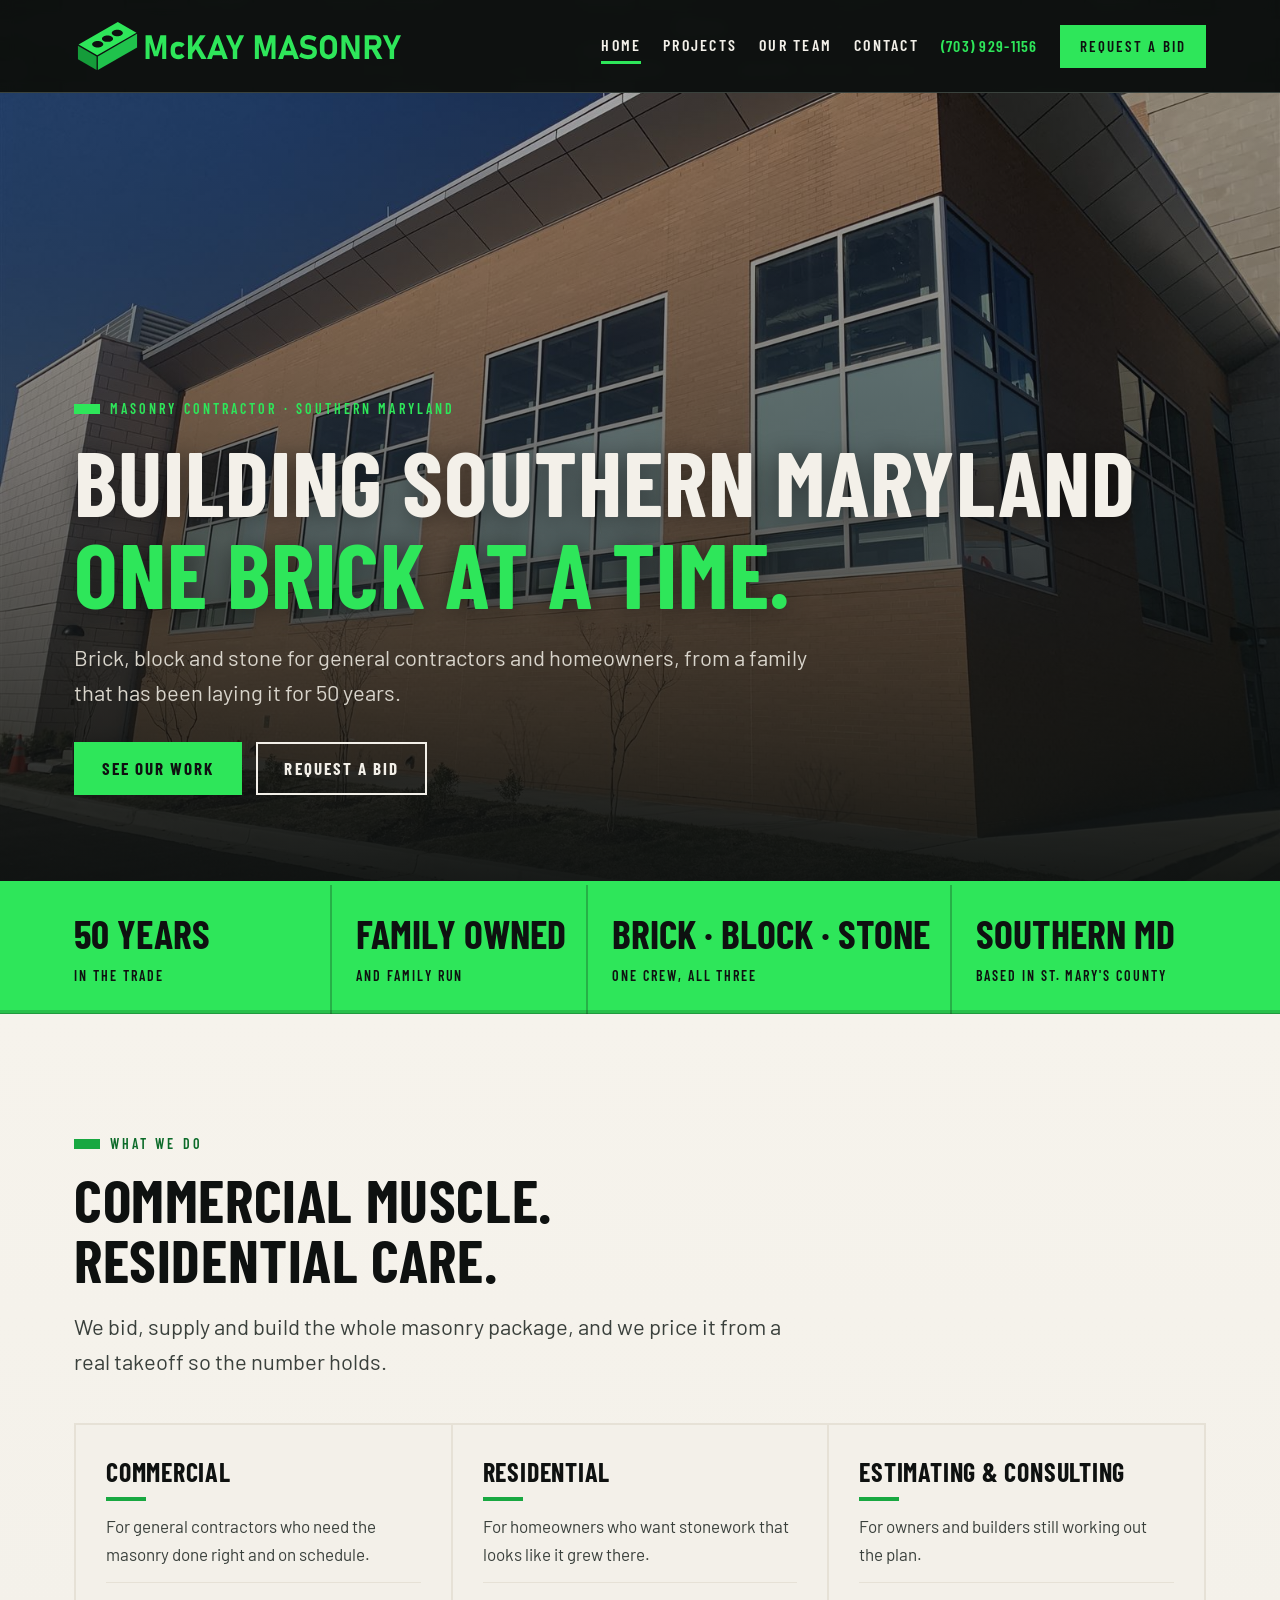
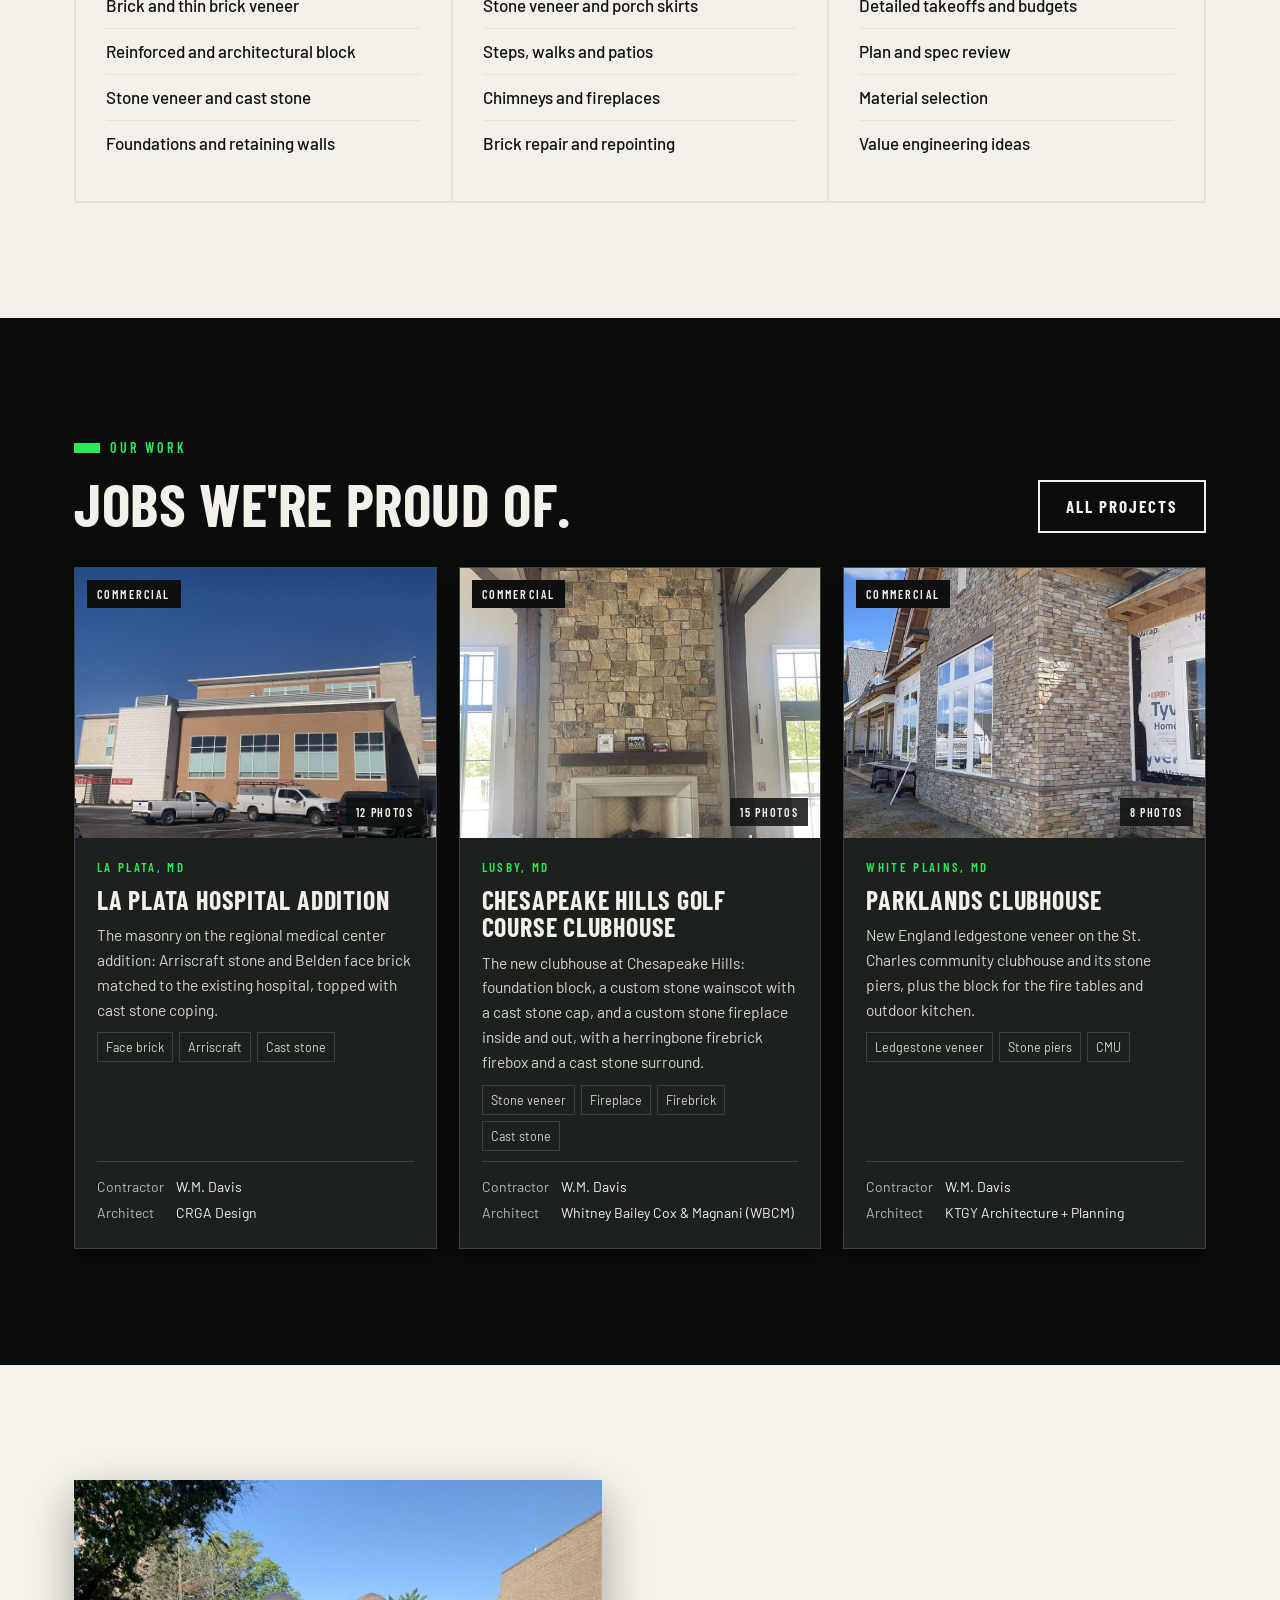
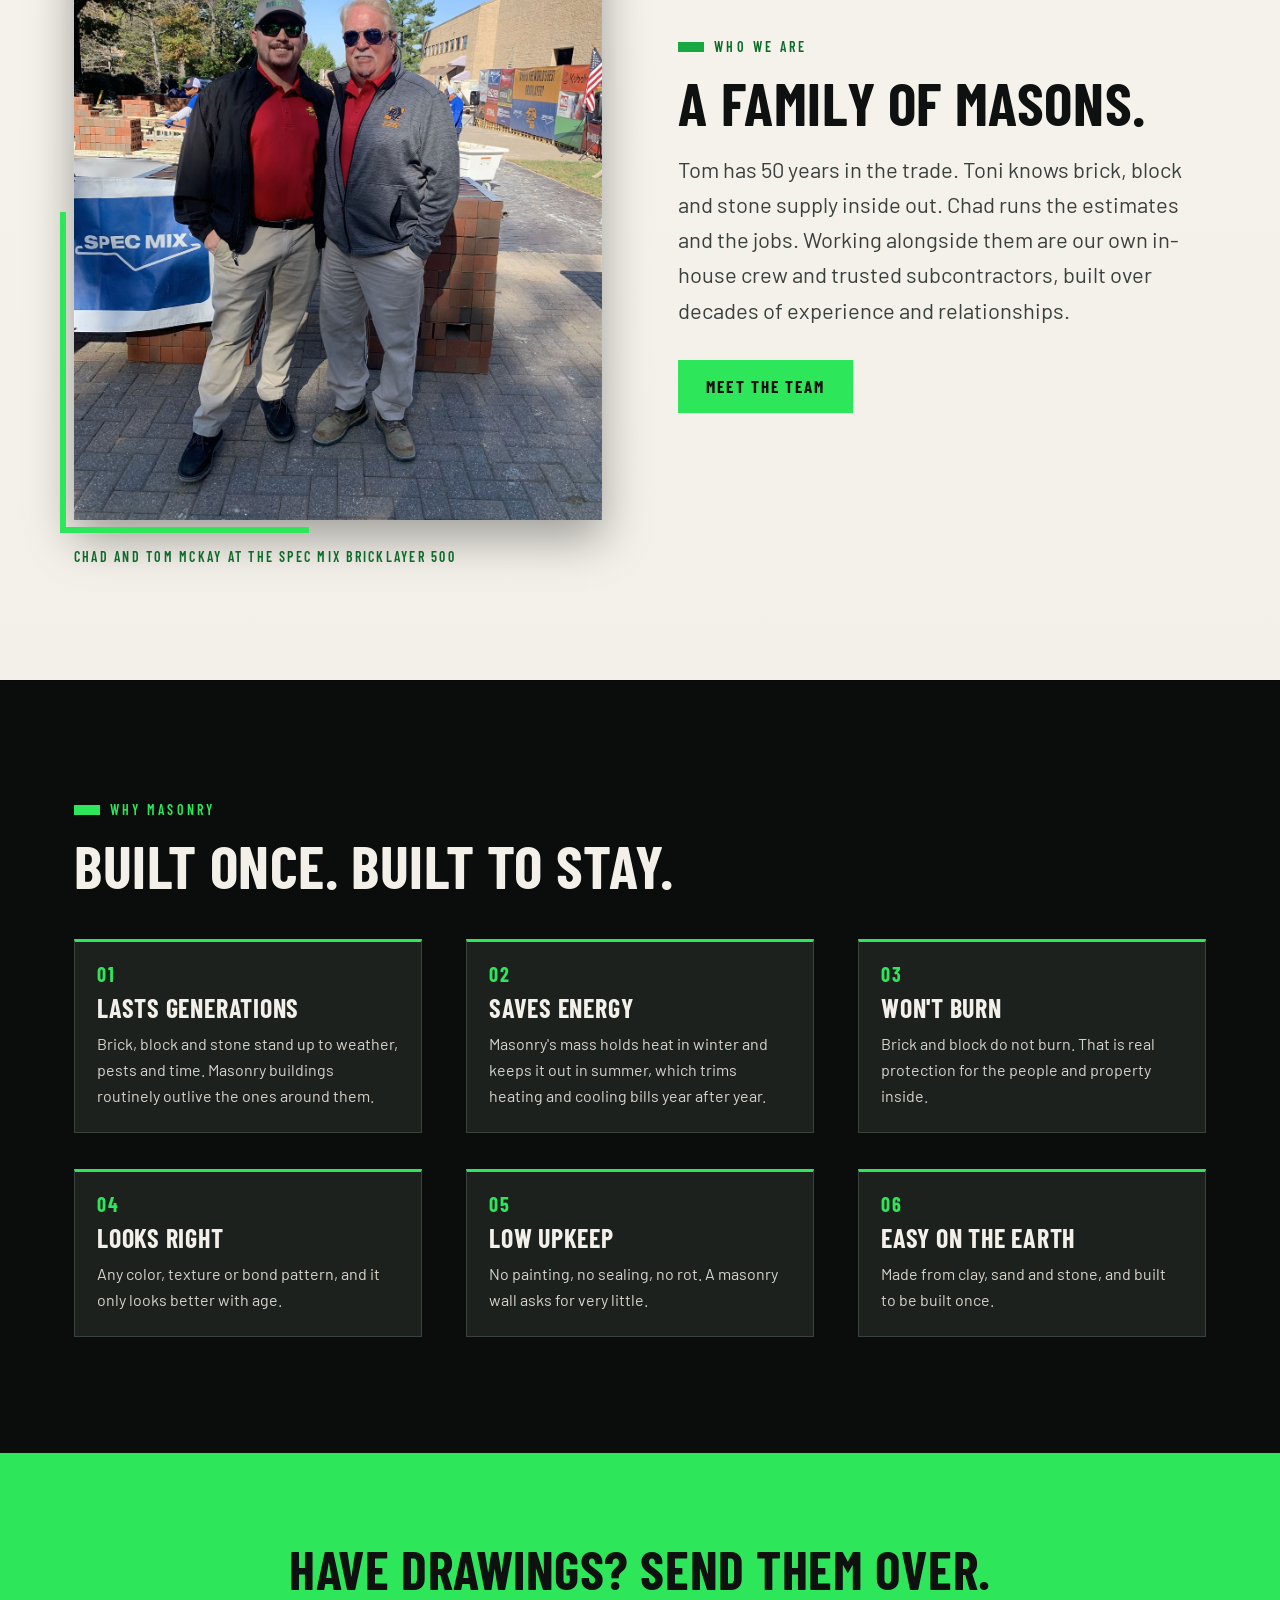
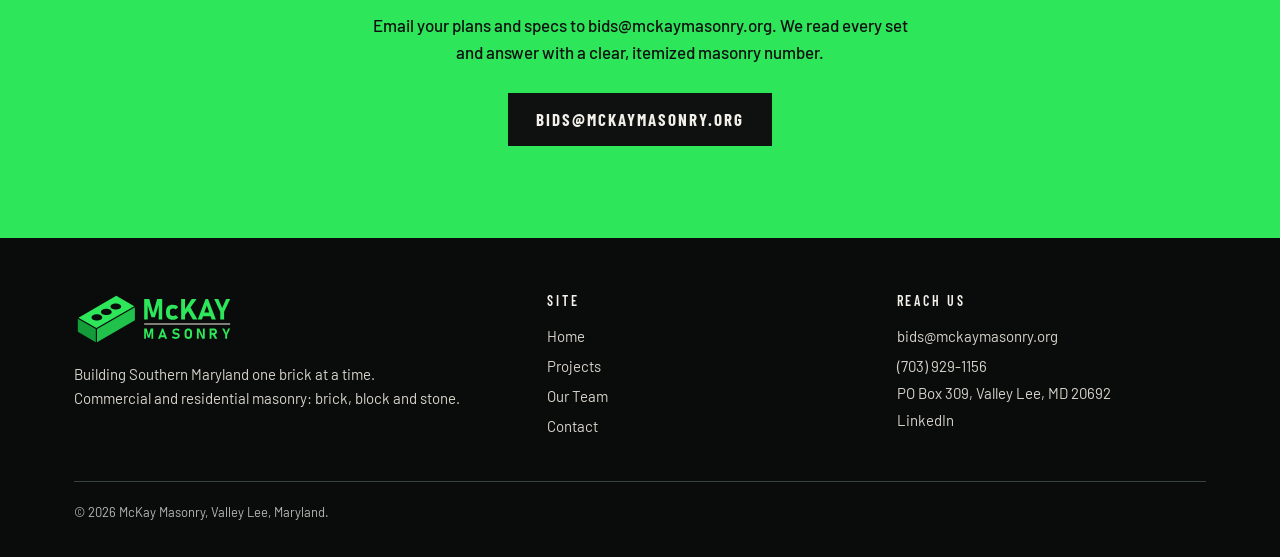
==== index.html @ 1124302f "McKay Masonry website Co-Authored-By: Claude Fable 5.2 <noreply@anthropic.com>" ====
<!doctype html>
<html lang="en">
<head>
<meta charset="utf-8">
<meta name="viewport" content="width=device-width, initial-scale=1">
<title>McKay Masonry | Brick, Block and Stone in Southern Maryland</title>
<meta name="description" content="Family-run masonry contractor in Southern Maryland. Commercial and residential brick, block and stone, from hospitals and apartments to stone steps and fireplaces.">
<meta property="og:title" content="McKay Masonry | Brick, Block and Stone in Southern Maryland">
<meta property="og:description" content="Family-run masonry contractor in Southern Maryland. Commercial and residential brick, block and stone, from hospitals and apartments to stone steps and fireplaces.">
<meta property="og:type" content="website">
<meta name="twitter:card" content="summary_large_image">
<meta property="og:image" content="https://www.mckaymasonry.org/img/mckay-social-profile.png">
<link rel="canonical" href="https://www.mckaymasonry.org/">
<meta property="og:url" content="https://www.mckaymasonry.org/">
<meta name="theme-color" content="#0B0D0C">
<link rel="icon" href="img/favicon.svg" type="image/svg+xml">
<link rel="apple-touch-icon" href="img/mckay-icon.png">
<link rel="preconnect" href="https://fonts.googleapis.com"><link rel="preconnect" href="https://fonts.gstatic.com" crossorigin>
<link href="https://fonts.googleapis.com/css2?family=Barlow:wght@400;500;600&family=Barlow+Condensed:wght@600;700&display=swap" rel="stylesheet">
<link rel="preload" as="image" href="img/laplata-2.jpg">
<link rel="stylesheet" href="styles.css">
<script type="application/ld+json">
{"@context":"https://schema.org","@type":"GeneralContractor","name":"McKay Masonry","url":"https://www.mckaymasonry.org","email":"bids@mckaymasonry.org","telephone":"+1-703-929-1156","address":{"@type":"PostalAddress","postOfficeBoxNumber":"309","addressLocality":"Valley Lee","addressRegion":"MD","postalCode":"20692","addressCountry":"US"},"areaServed":"Southern Maryland","sameAs":["https://www.linkedin.com/company/mckay-masonry/"]}
</script>
</head>
<body data-page="home">
<a class="skip" href="#main">Skip to content</a>
<header class="site-head" id="head"></header>
<main id="main"><section class="hero"><div class="bg" style="background-image:url(img/laplata-2.jpg)"></div><div class="wrap">
  <span class="eyebrow">Masonry contractor &middot; Southern Maryland</span>
  <h1><span>Building Southern Maryland</span> <span><em>one brick at a time.</em></span></h1>
  <p class="lede">Brick, block and stone for general contractors and homeowners, from a family that has been laying it for 50 years.</p>
  <div class="cta-row"><a class="btn" href="projects.html">See our work</a><a class="btn ghost" href="contact.html">Request a bid</a></div>
</div></section>
<section class="facts"><div class="wrap">
  <div class="fact"><b>50 years</b><span>In the trade</span></div>
  <div class="fact"><b>Family owned</b><span>And family run</span></div>
  <div class="fact"><b>Brick &middot; Block &middot; Stone</b><span>One crew, all three</span></div>
  <div class="fact"><b>Southern MD</b><span>Based in St. Mary's County</span></div>
</div></section>
<section class="on-stone" id="services"><div class="wrap">
  <span class="eyebrow">What we do</span>
  <h2>Commercial muscle.<br>Residential care.</h2>
  <p class="lede" style="margin-top:20px">We bid, supply and build the whole masonry package, and we price it from a real takeoff so the number holds.</p>
  <div class="reveal cards">
    <div class="card"><h3>Commercial</h3><p>For general contractors who need the masonry done right and on schedule.</p><ul><li>Brick and thin brick veneer</li><li>Reinforced and architectural block</li><li>Stone veneer and cast stone</li><li>Foundations and retaining walls</li></ul></div>
    <div class="card"><h3>Residential</h3><p>For homeowners who want stonework that looks like it grew there.</p><ul><li>Stone veneer and porch skirts</li><li>Steps, walks and patios</li><li>Chimneys and fireplaces</li><li>Brick repair and repointing</li></ul></div>
    <div class="card"><h3>Estimating &amp; consulting</h3><p>For owners and builders still working out the plan.</p><ul><li>Detailed takeoffs and budgets</li><li>Plan and spec review</li><li>Material selection</li><li>Value engineering ideas</li></ul></div>
  </div>
</div></section>
<section><div class="wrap">
  <div style="display:flex;justify-content:space-between;align-items:flex-end;gap:20px;flex-wrap:wrap;margin-bottom:34px">
    <div><span class="eyebrow">Our work</span><h2>Jobs we're proud of.</h2></div>
    <a class="btn ghost" href="projects.html">All projects</a>
  </div>
  <div class="pgrid" id="pgrid" data-limit="4"></div>
</div></section>
<section class="on-stone"><div class="wrap split">
  <figure class="reveal photo-frame tall"><img src="img/mckays.jpg" alt="Chad and Tom McKay at the Spec Mix Bricklayer 500" loading="lazy" width="1200" height="1600"><figcaption>Chad and Tom McKay at the Spec Mix Bricklayer 500</figcaption></figure>
  <div><span class="eyebrow">Who we are</span><h2>A family of masons.</h2>
    <p class="lede" style="margin-top:20px">Tom has 50 years in the trade. Toni knows brick, block and stone supply inside out. Chad runs the estimates and the jobs. Working alongside them are our own in-house crew and trusted subcontractors, built over decades of experience and relationships.</p>
    <a class="btn" href="team.html" style="margin-top:10px">Meet the team</a></div>
</div></section>
<section id="why"><div class="wrap">
  <span class="eyebrow">Why masonry</span><h2>Built once. Built to stay.</h2>
  <div class="reveal why">
    <div><h3>Lasts generations</h3><p>Brick, block and stone stand up to weather, pests and time. Masonry buildings routinely outlive the ones around them.</p></div>
    <div><h3>Saves energy</h3><p>Masonry's mass holds heat in winter and keeps it out in summer, which trims heating and cooling bills year after year.</p></div>
    <div><h3>Won't burn</h3><p>Brick and block do not burn. That is real protection for the people and property inside.</p></div>
    <div><h3>Looks right</h3><p>Any color, texture or bond pattern, and it only looks better with age.</p></div>
    <div><h3>Low upkeep</h3><p>No painting, no sealing, no rot. A masonry wall asks for very little.</p></div>
    <div><h3>Easy on the earth</h3><p>Made from clay, sand and stone, and built to be built once.</p></div>
  </div>
</div></section><section class="cta-band"><div class="wrap">
  <h2>Have drawings? Send them over.</h2>
  <p>Email your plans and specs to bids@mckaymasonry.org. We read every set and answer with a clear, itemized masonry number.</p>
  <a class="btn" href="mailto:bids@mckaymasonry.org?subject=Invitation%20to%20bid">bids@mckaymasonry.org</a>
</div></section>
</main>
<footer class="site-foot" id="foot"></footer>
<script src="wall.js"></script>
<script src="projects-data.js"></script>
<script src="site.js"></script>
</body>
</html>
---- styles.css ----
/* McKay Masonry — site styles. Palette and type match brand/brand-board.html */
:root {
  --ink: #0E1110; --ink-2: #1C211E; --ink-3: #3A423D;
  --stone: #F3F0E9; --stone-2: #E6E1D6; --block: #B4B9B4;
  --green: #2EE65A; --green-2: #18A841; --green-3: #0C6B29; --mortar: #0B0D0C;
  --display: "Barlow Condensed", "Bahnschrift", "Arial Narrow", sans-serif;
  --body: "Barlow", "Segoe UI", Arial, sans-serif;
  --wrap: 1180px;
}
* { box-sizing: border-box; }
html { scroll-behavior: smooth; }
body { margin: 0; background: var(--mortar); color: var(--stone); font: 400 17px/1.6 var(--body); -webkit-font-smoothing: antialiased; }
img { max-width: 100%; display: block; }
a { color: inherit; }
.wrap { max-width: var(--wrap); margin: 0 auto; padding: 0 24px; }
h1, h2, h3 { font-family: var(--display); font-weight: 700; text-transform: uppercase; line-height: 1; letter-spacing: .01em; margin: 0; text-wrap: balance; }
h1 { font-size: clamp(44px, 7.4vw, 92px); }
h2 { font-size: clamp(34px, 5vw, 60px); }
h3 { font-size: 26px; letter-spacing: .03em; }
p { margin: 0 0 1em; }
.eyebrow { display: inline-flex; align-items: center; gap: 10px; font: 600 14px/1 var(--display); letter-spacing: .22em; text-transform: uppercase; color: var(--green); margin-bottom: 18px; }
.eyebrow::before { content: ""; width: 26px; height: 10px; background: var(--green); }
.on-stone .eyebrow { color: var(--green-3); } .on-stone .eyebrow::before { background: var(--green-2); }
.lede { font-size: clamp(18px, 2.1vw, 22px); max-width: 62ch; color: #D8D4CB; }
.on-stone { background: var(--stone); color: var(--ink); } .on-stone .lede { color: #3A403C; }
section { padding: clamp(64px, 9vw, 120px) 0; }

/* header */
.site-head { position: sticky; top: 0; z-index: 50; background: rgba(14,17,16,.92); backdrop-filter: blur(8px); border-bottom: 1px solid var(--ink-3); }
.site-head .wrap { display: flex; align-items: center; justify-content: space-between; height: 76px; }
.site-head .logo img { height: 46px; width: auto; }
.nav { display: flex; align-items: center; gap: 30px; }
.nav a { font: 600 16px/1 var(--display); letter-spacing: .14em; text-transform: uppercase; text-decoration: none; padding: 8px 0; border-bottom: 3px solid transparent; }
.nav a:hover, .nav a[aria-current="page"] { border-color: var(--green); }
.btn { display: inline-block; font: 700 17px/1 var(--display); letter-spacing: .12em; text-transform: uppercase; text-decoration: none; padding: 16px 26px; background: var(--green); color: var(--ink); border: 2px solid var(--green); transition: transform .15s, background .15s; }
.btn:hover { transform: translateY(-2px); background: #5CF07F; }
.btn.ghost { background: transparent; color: var(--stone); border-color: var(--stone); } .btn.ghost:hover { background: var(--stone); color: var(--ink); }
.nav .btn { padding: 12px 18px; font-size: 15px; border-bottom-width: 2px; }
.menu-btn { display: none; background: none; border: 2px solid var(--ink-3); color: var(--stone); font: 600 15px var(--display); letter-spacing: .14em; padding: 10px 14px; }
@media (max-width: 860px) {
  .menu-btn { display: block; }
  .nav { display: none; position: absolute; top: 76px; left: 0; right: 0; flex-direction: column; align-items: stretch; gap: 0; background: var(--ink); border-bottom: 1px solid var(--ink-3); padding: 8px 24px 20px; }
  .nav.open { display: flex; } .nav a { padding: 16px 0; border-bottom: 1px solid var(--ink-3); } .nav .btn { margin-top: 16px; text-align: center; }
}

/* hero */
.hero { position: relative; min-height: min(88vh, 860px); display: flex; align-items: flex-end; padding: 0; overflow: hidden; }
.hero .bg { position: absolute; inset: 0; background-size: cover; background-position: center; }
.hero .bg::after { content: ""; position: absolute; inset: 0; background: linear-gradient(180deg, rgba(14,17,16,.35) 0%, rgba(14,17,16,.55) 45%, rgba(14,17,16,.96) 100%); }
.hero .wrap { position: relative; width: 100%; padding-top: 140px; padding-bottom: clamp(48px, 7vw, 90px); }
.hero h1 em { font-style: normal; color: var(--green); }
.hero .lede { margin: 22px 0 32px; }
.cta-row { display: flex; flex-wrap: wrap; gap: 14px; }
.page-hero { padding: clamp(70px, 9vw, 120px) 0 clamp(40px, 5vw, 60px); border-bottom: 3px solid var(--green); }

/* facts strip */
.facts { background: var(--green); color: var(--ink); padding: 0; }
.facts .wrap { display: grid; grid-template-columns: repeat(4, 1fr); }
.fact { padding: 28px 20px 26px 0; } .fact + .fact { padding-left: 24px; border-left: 2px solid rgba(14,17,16,.25); }
.fact b { display: block; font: 700 clamp(26px, 3.1vw, 40px)/1.05 var(--display); text-transform: uppercase; white-space: nowrap; margin-bottom: 6px; } .fact span { font: 600 14px/1.3 var(--display); letter-spacing: .14em; text-transform: uppercase; }
@media (max-width: 760px) { .facts .wrap { grid-template-columns: 1fr 1fr; } .fact:nth-child(3) { border-left: 0; padding-left: 0; } .fact:nth-child(n+3) { border-top: 2px solid rgba(14,17,16,.25); } }

/* grids */
.split { display: grid; grid-template-columns: 1fr 1fr; gap: clamp(32px, 6vw, 80px); align-items: center; }
@media (max-width: 860px) { .split { grid-template-columns: 1fr; } }
.cards { display: grid; grid-template-columns: repeat(3, 1fr); gap: 2px; background: var(--stone-2); border: 2px solid var(--stone-2); margin-top: 44px; }
.card { background: var(--stone); padding: 34px 30px; } .card h3 { margin-bottom: 12px; } .card p { margin: 0; color: #3A403C; }
.card ul { margin: 14px 0 0; padding: 0; list-style: none; } .card li { padding: 9px 0; border-top: 1px solid var(--stone-2); font-weight: 500; }
@media (max-width: 860px) { .cards { grid-template-columns: 1fr; } }
.photo-frame { position: relative; } .photo-frame img { width: 100%; aspect-ratio: 4/3; object-fit: cover; }
.photo-frame::after { content: ""; position: absolute; left: -14px; bottom: -14px; width: 46%; height: 46%; border-left: 6px solid var(--green); border-bottom: 6px solid var(--green); pointer-events: none; }
.why { display: grid; grid-template-columns: repeat(3, 1fr); gap: 36px 44px; margin-top: 44px; counter-reset: why; }
.why div { background: var(--ink-2); border: 1px solid var(--ink-3); border-top: 3px solid var(--green); padding: 20px 22px 24px; counter-increment: why; }
.why div::before { content: "0" counter(why); font: 700 20px var(--display); color: var(--green); letter-spacing: .1em; }
.why h3 { margin: 6px 0 10px; } .why p { color: #D8D4CB; margin: 0; font-size: 16px; }
@media (max-width: 860px) { .why { grid-template-columns: 1fr; } }

/* projects */
.filters { display: flex; flex-wrap: wrap; gap: 10px; margin: 0 0 34px; }
.chip { font: 600 15px/1 var(--display); letter-spacing: .14em; text-transform: uppercase; padding: 12px 16px; background: transparent; color: var(--stone); border: 2px solid var(--ink-3); cursor: pointer; }
.chip:hover { border-color: var(--block); } .chip[aria-pressed="true"] { background: var(--green); border-color: var(--green); color: var(--ink); }
.pgrid { display: grid; grid-template-columns: repeat(3, 1fr); gap: 22px; }
@media (max-width: 980px) { .pgrid { grid-template-columns: 1fr 1fr; } } @media (max-width: 640px) { .pgrid { grid-template-columns: 1fr; } }
.proj { background: var(--ink-2); border: 1px solid var(--ink-3); display: flex; flex-direction: column; text-align: left; color: inherit; font: inherit; padding: 0; cursor: pointer; transition: transform .18s, border-color .18s; }
.proj:hover, .proj:focus-visible { transform: translateY(-4px); border-color: var(--green); outline: none; }
.proj.no-photo { cursor: default; } .proj.no-photo:hover { transform: none; border-color: var(--ink-3); }
.proj .ph { position: relative; aspect-ratio: 4/3; overflow: hidden; background: var(--ink-3); }
.proj .ph img { width: 100%; height: 100%; object-fit: cover; transition: transform .5s; } .proj:hover .ph img { transform: scale(1.05); }
.proj .ph.empty { background:
  linear-gradient(90deg, var(--mortar) 3px, transparent 3px) 0 0 / 64px 42px,
  linear-gradient(90deg, var(--mortar) 3px, transparent 3px) 32px 21px / 64px 42px,
  linear-gradient(0deg, var(--mortar) 3px, transparent 3px) 0 0 / 64px 21px, #2B322E;
  display: grid; place-items: center; }
.proj .ph.empty span:not(.badge) { background: var(--ink); border: 1px solid var(--ink-3); padding: 9px 14px; font: 600 13px var(--display); letter-spacing: .2em; text-transform: uppercase; color: var(--block); }
.badge { position: absolute; top: 12px; left: 12px; background: var(--ink); color: var(--stone); font: 600 12px/1 var(--display); letter-spacing: .18em; text-transform: uppercase; padding: 8px 10px; }
.badge.live { background: var(--green); color: var(--ink); }
.count { position: absolute; right: 12px; bottom: 12px; background: rgba(14,17,16,.85); font: 600 12px/1 var(--display); letter-spacing: .14em; padding: 8px 10px; text-transform: uppercase; }
.proj .body { padding: 22px 22px 24px; display: flex; flex-direction: column; gap: 10px; flex: 1; }
.proj .where { font: 600 13px/1.2 var(--display); letter-spacing: .18em; text-transform: uppercase; color: var(--green); }
.proj p { margin: 0; color: #D8D4CB; font-size: 15.5px; }
.proj dl { margin: auto 0 0; padding-top: 14px; border-top: 1px solid var(--ink-3); display: grid; grid-template-columns: auto 1fr; gap: 4px 12px; font-size: 14px; }
.proj dt { color: var(--block); } .proj dd { margin: 0; }
.tags { display: flex; flex-wrap: wrap; gap: 6px; } .tags span { font-size: 12.5px; padding: 4px 8px; border: 1px solid var(--ink-3); color: #D8D4CB; }

/* lightbox */
.lb { position: fixed; inset: 0; z-index: 100; background: rgba(8,10,9,.96); display: none; grid-template-rows: auto 1fr auto; }
.lb.open { display: grid; }
.lb header, .lb footer { display: flex; justify-content: space-between; align-items: center; padding: 16px 22px; gap: 16px; }
.lb header b { font: 700 22px var(--display); text-transform: uppercase; letter-spacing: .04em; }
.lb .stage { display: grid; place-items: center; min-height: 0; padding: 0 60px; position: relative; }
.lb .stage img { max-width: 100%; max-height: 100%; object-fit: contain; }
.lb button { background: var(--ink-2); color: var(--stone); border: 1px solid var(--ink-3); font: 600 15px var(--display); letter-spacing: .14em; text-transform: uppercase; padding: 12px 16px; cursor: pointer; }
.lb button:hover { border-color: var(--green); }
.lb .prev, .lb .next { position: absolute; top: 50%; transform: translateY(-50%); } .lb .prev { left: 10px; } .lb .next { right: 10px; }
.lb footer { color: var(--block); font-size: 14px; }

/* team */
.team { display: grid; grid-template-columns: repeat(3, 1fr); gap: 22px; margin-top: 44px; }
@media (max-width: 860px) { .team { grid-template-columns: 1fr; } }
.person { background: #fff; border-top: 6px solid var(--green-2); padding: 30px 28px; } .person .role { font: 600 14px var(--display); letter-spacing: .18em; text-transform: uppercase; color: var(--green-3); margin: 8px 0 14px; } .person p { color: #3A403C; margin: 0; font-size: 16px; }
.values { display: grid; grid-template-columns: repeat(4, 1fr); gap: 24px; margin-top: 40px; } .values div { background: var(--ink-2); border: 1px solid var(--ink-3); border-top: 3px solid var(--green); padding: 18px 20px; } .values p { color: #D8D4CB; font-size: 15.5px; margin: 8px 0 0; }
@media (max-width: 860px) { .values { grid-template-columns: 1fr 1fr; } }

/* contact + footer */
.contact-grid { display: grid; grid-template-columns: 1.1fr .9fr; gap: clamp(30px, 6vw, 80px); }
@media (max-width: 860px) { .contact-grid { grid-template-columns: 1fr; } }
.big-link { display: block; font: 700 clamp(24px, 3.3vw, 40px)/1.05 var(--display); text-transform: uppercase; text-decoration: none; color: var(--green); margin: 8px 0 26px; overflow-wrap: anywhere; }
.big-link:hover { text-decoration: underline; text-underline-offset: 8px; }
.info { border-top: 1px solid var(--ink-3); } .info div { display: grid; grid-template-columns: 130px 1fr; padding: 16px 0; border-bottom: 1px solid var(--ink-3); } .info dt, .info span:first-child { color: var(--block); font: 600 13px var(--display); letter-spacing: .18em; text-transform: uppercase; padding-top: 4px; }
.steps { counter-reset: s; list-style: none; margin: 20px 0 0; padding: 0; } .steps li { counter-increment: s; padding: 18px 0 18px 54px; position: relative; border-top: 1px solid var(--ink-3); } .steps li::before { content: counter(s); position: absolute; left: 0; top: 16px; width: 36px; height: 36px; display: grid; place-items: center; background: var(--green); color: var(--ink); font: 700 20px var(--display); }
.cta-band { background: var(--green); color: var(--ink); text-align: center; } .cta-band .btn { background: var(--ink); color: var(--stone); border-color: var(--ink); margin-top: 26px; } .cta-band p { max-width: 56ch; margin: 16px auto 0; font-weight: 500; }
.site-foot { border-top: 3px solid var(--green); background: rgba(11,13,12,.86); padding: 54px 0 34px; color: #D8D4CB; font-size: 15px; }
.site-foot .cols { display: grid; grid-template-columns: 1.4fr 1fr 1fr; gap: 40px; } .site-foot img { height: 54px; margin-bottom: 16px; }
.site-foot h4 { font: 600 14px var(--display); letter-spacing: .2em; text-transform: uppercase; color: var(--stone); margin: 0 0 12px; } .site-foot a { text-decoration: none; display: block; padding: 3px 0; } .site-foot a:hover { color: var(--green); }
.site-foot .fine { margin-top: 40px; padding-top: 20px; border-top: 1px solid var(--ink-3); font-size: 13px; color: var(--block); }
@media (max-width: 760px) { .site-foot .cols { grid-template-columns: 1fr; } }
@media (prefers-reduced-motion: reduce) { * { transition: none !important; scroll-behavior: auto !important; } }

/* the brick wall (drawn by wall.js) and the light on it */
.wall { position: fixed; inset: 0; width: 100vw; height: 100vh; z-index: -2; }
.wall-light { position: fixed; inset: 0; z-index: -1; pointer-events: none; background: radial-gradient(120% 80% at 50% 0%, rgba(255,255,255,.05), transparent 55%), linear-gradient(180deg, transparent 60%, rgba(0,0,0,.35)); }
.info, .steps { background: var(--ink-2); border: 1px solid var(--ink-3); padding: 6px 22px; } .steps { padding: 0 22px; } .steps li:first-child, .info div:last-child { border: 0; } .info { border-top: 1px solid var(--ink-3); } .steps li { border-top: 1px solid var(--ink-3); }
.steps li::before { left: 0; }
/* ---- polish pass ---- */
:focus-visible { outline: 3px solid var(--green); outline-offset: 3px; }
.on-stone :focus-visible, .cta-band :focus-visible, .facts :focus-visible { outline-color: var(--ink); }
::selection { background: var(--green); color: var(--ink); }
.skip { position: absolute; left: 12px; top: -60px; z-index: 200; background: var(--green); color: var(--ink); padding: 12px 16px; font: 700 16px var(--display); letter-spacing: .1em; text-transform: uppercase; } .skip:focus { top: 12px; }
.site-head { transition: box-shadow .2s, background .2s; } .site-head.scrolled { background: rgba(11,13,12,.97); box-shadow: 0 10px 30px rgba(0,0,0,.45); border-bottom-color: var(--green-3); }
.site-head .logo img { height: 46px; width: auto; } .site-foot img { height: 54px; width: auto; }
.hero h1 span { display: block; } .hero h1 { text-shadow: 0 2px 24px rgba(0,0,0,.45); }
.hero .bg { transform: scale(1.04); animation: settle 1.6s ease-out forwards; } @keyframes settle { to { transform: scale(1); } }
.hero::after { content: ""; position: absolute; left: 0; right: 0; bottom: 0; height: 4px; background: var(--green); }
.facts { box-shadow: inset 0 -4px 0 rgba(14,17,16,.18); }
.on-stone { background: linear-gradient(180deg, #F6F3EC, var(--stone)); box-shadow: 0 0 0 1px rgba(0,0,0,.2); }
.card { transition: background .2s; } .card:hover { background: #fff; } .card h3::after { content: ""; display: block; width: 40px; height: 4px; background: var(--green-2); margin-top: 12px; }
.proj { box-shadow: 0 10px 28px rgba(0,0,0,.35); } .proj h3 { line-height: 1.05; }
.proj:hover, .proj:focus-visible { box-shadow: 0 18px 40px rgba(0,0,0,.55); }
.proj .ph::after { content: ""; position: absolute; inset: auto 0 0 0; height: 3px; background: var(--green); transform: scaleX(0); transform-origin: left; transition: transform .35s; } .proj:hover .ph::after, .proj:focus-visible .ph::after { transform: scaleX(1); } .proj.no-photo .ph::after { display: none; }
.chip i { font-style: normal; opacity: .6; margin-left: 4px; } .chip { background: var(--ink-2); transition: border-color .15s, background .15s; }
.tally { font: 600 14px var(--display); letter-spacing: .18em; text-transform: uppercase; color: var(--block); margin-left: auto; align-self: center; }
.person { box-shadow: 0 8px 24px rgba(14,17,16,.08); position: relative; } .person::before { content: attr(data-i); position: absolute; right: 22px; top: 18px; font: 700 54px/1 var(--display); color: var(--stone-2); }
.person h3, .person .role, .person p { position: relative; }
.photo-frame img { box-shadow: 0 18px 44px rgba(0,0,0,.35); }
.cta-band { position: relative; padding: clamp(54px, 7vw, 90px) 0; } .cta-band h2 { font-size: clamp(32px, 4.6vw, 54px); }
.lb .stage img { box-shadow: 0 20px 60px rgba(0,0,0,.6); animation: fade .25s; } @keyframes fade { from { opacity: 0; } }
.lb [hidden] { display: none; }
/* cards rise a little as they load; never hidden, so nothing can get stuck invisible */
.reveal { animation: rise .6s ease backwards; } @keyframes rise { from { transform: translateY(16px); } }
@media (max-width: 640px) { .lb .stage { padding: 0 8px; } .lb .prev, .lb .next { top: auto; bottom: 8px; transform: none; } .tally { display: none; } .fact b { white-space: normal; } }
@media (prefers-reduced-motion: reduce) { .reveal { animation: none; } .hero .bg { animation: none; transform: none; } }
@media print { .wall, .wall-light, .site-head, .lb { display: none; } body { background: #fff; color: #000; } }
/* the family photo: tall frame, cropped to keep faces, with a caption */
figure.photo-frame { margin: 0; } .photo-frame.tall img { aspect-ratio: 4/5; object-position: 50% 18%; max-height: 640px; }
.photo-frame.tall::after { bottom: 32px; }
.photo-frame figcaption { margin-top: 28px; line-height: 18px; font: 600 14px var(--display); letter-spacing: .16em; text-transform: uppercase; color: var(--green-3); }

.photo-frame.on-dark figcaption { color: var(--green); } .photo-frame.on-dark img { object-position: 50% 30%; }

/* ---- final audit pass ---- */
.nav .tel { font: 600 16px/1 var(--display); letter-spacing: .08em; color: var(--green); border: 0; white-space: nowrap; } .nav .tel:hover { border: 0; text-decoration: underline; }
@media (max-width: 1040px) and (min-width: 861px) { .nav .tel { display: none; } .nav { gap: 22px; } }
@media (min-width: 981px) { #pgrid[data-limit] .proj:nth-child(4) { display: none; } }
@media (max-width: 640px) { #pgrid[data-limit] .proj:nth-child(4) { display: none; } }
.more-head { font-size: clamp(26px, 3.4vw, 38px); margin: 64px 0 22px; padding-top: 34px; border-top: 3px solid var(--green); }
.more { display: grid; grid-template-columns: 1fr 1fr; gap: 16px; } @media (max-width: 860px) { .more { grid-template-columns: 1fr; } }
.jobrow { background: var(--ink-2); border: 1px solid var(--ink-3); border-left: 4px solid var(--green-2); padding: 20px 22px; display: flex; flex-direction: column; gap: 8px; }
.jobrow .jr-head { display: flex; justify-content: space-between; align-items: center; gap: 10px; } .jobrow .badge { position: static; }
.jobrow .where { font: 600 13px/1.2 var(--display); letter-spacing: .18em; text-transform: uppercase; color: var(--green); }
.jobrow h3 { font-size: 23px; line-height: 1.05; } .jobrow p { margin: 0; color: #D8D4CB; font-size: 15.5px; }
.jobrow dl { margin: 6px 0 0; padding-top: 10px; border-top: 1px solid var(--ink-3); display: flex; flex-wrap: wrap; gap: 4px 26px; font-size: 14px; } .jobrow dl div { display: flex; gap: 8px; } .jobrow dt { color: var(--block); } .jobrow dd { margin: 0; }

/* wide header logo: the brick with McKAY MASONRY written out on one line */
.site-head .wrap { height: 104px; } .site-head .logo img { height: 72px; width: auto; }
@media (max-width: 1320px) { .site-head .wrap { height: 92px; } .site-head .logo img { height: 56px; } .nav { gap: 22px; } }
@media (max-width: 1140px) { .site-head .wrap { height: 84px; } .site-head .logo img { height: 46px; } .nav .tel { display: none; } .nav { gap: 18px; } .nav a { font-size: 15px; letter-spacing: .1em; } }
@media (max-width: 860px) { .site-head .wrap { height: 76px; } .site-head .logo img { height: 42px; } .nav { top: 76px; } .nav .tel { display: block; } .nav a { font-size: 16px; } }
@media (max-width: 400px) { .site-head .logo img { height: 36px; } .menu-btn { padding: 9px 11px; } }
@media (max-width: 345px) { .site-head .logo img { height: 30px; } }
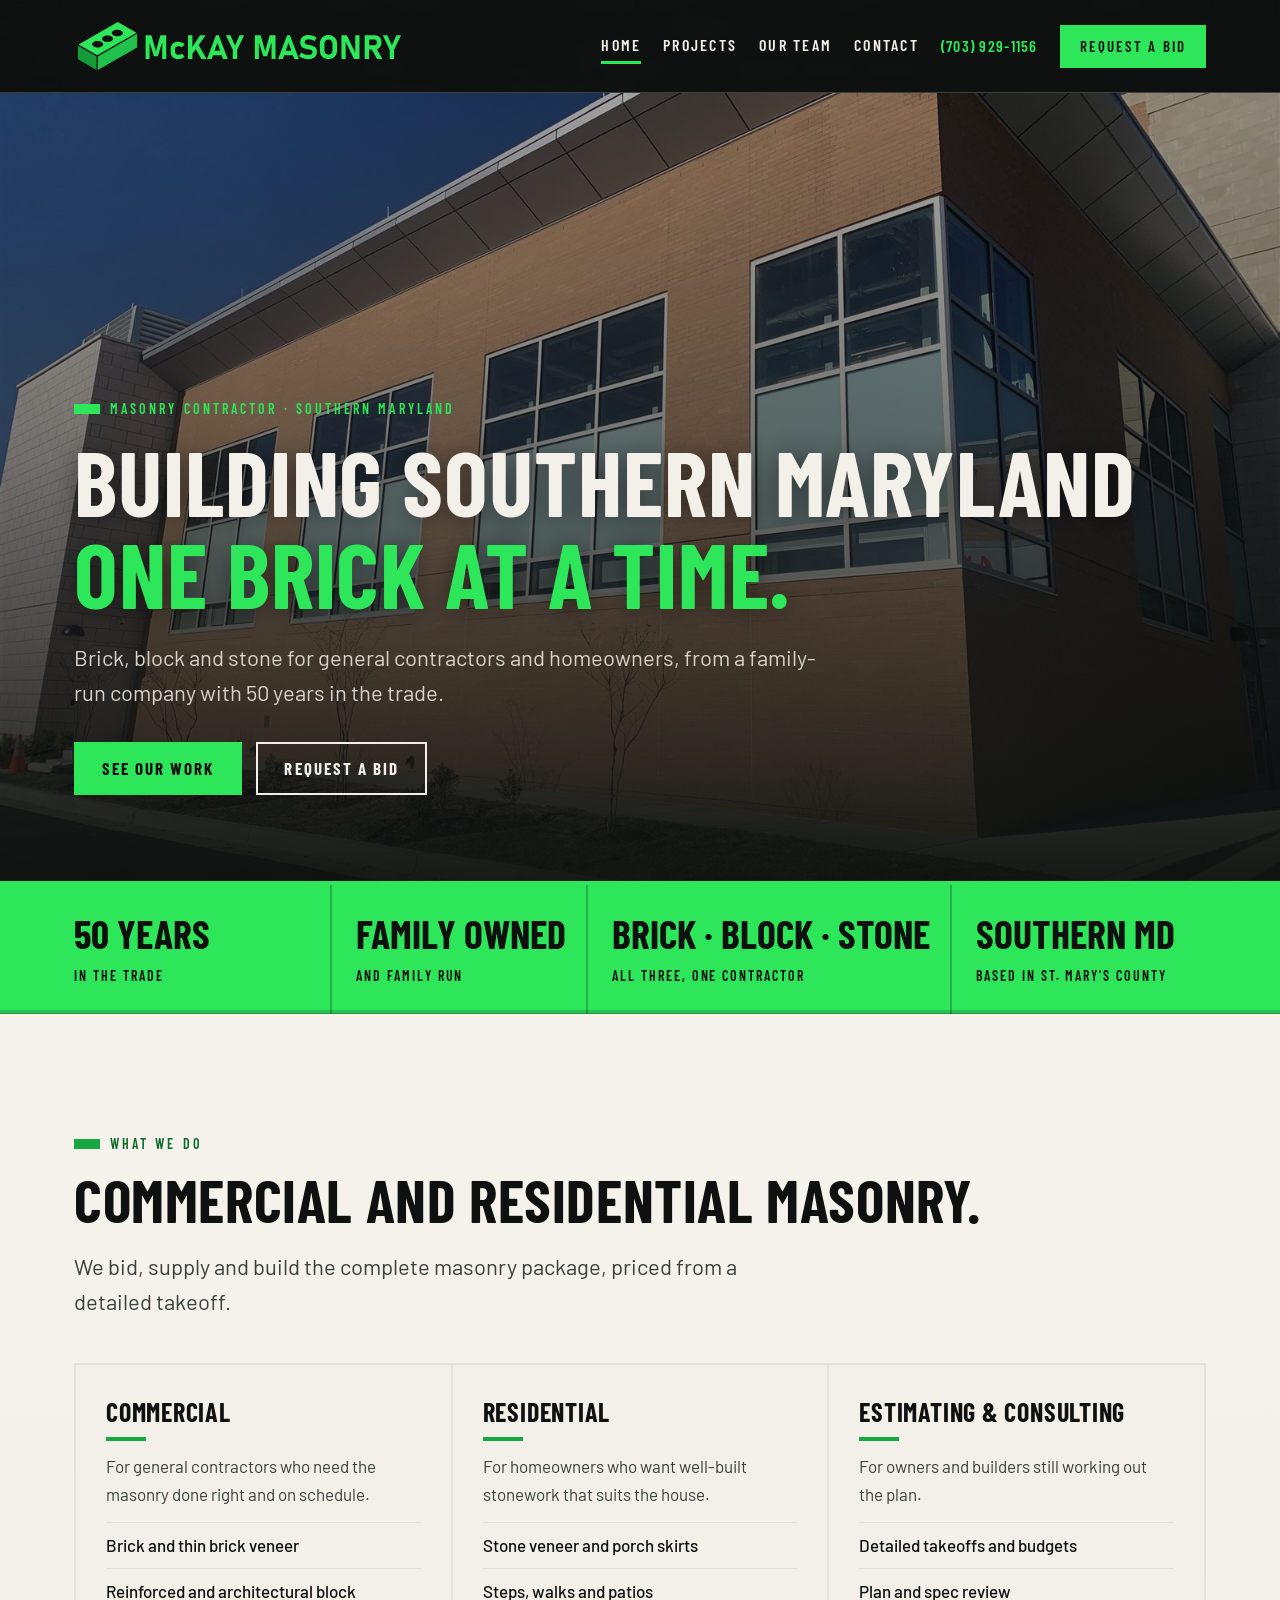
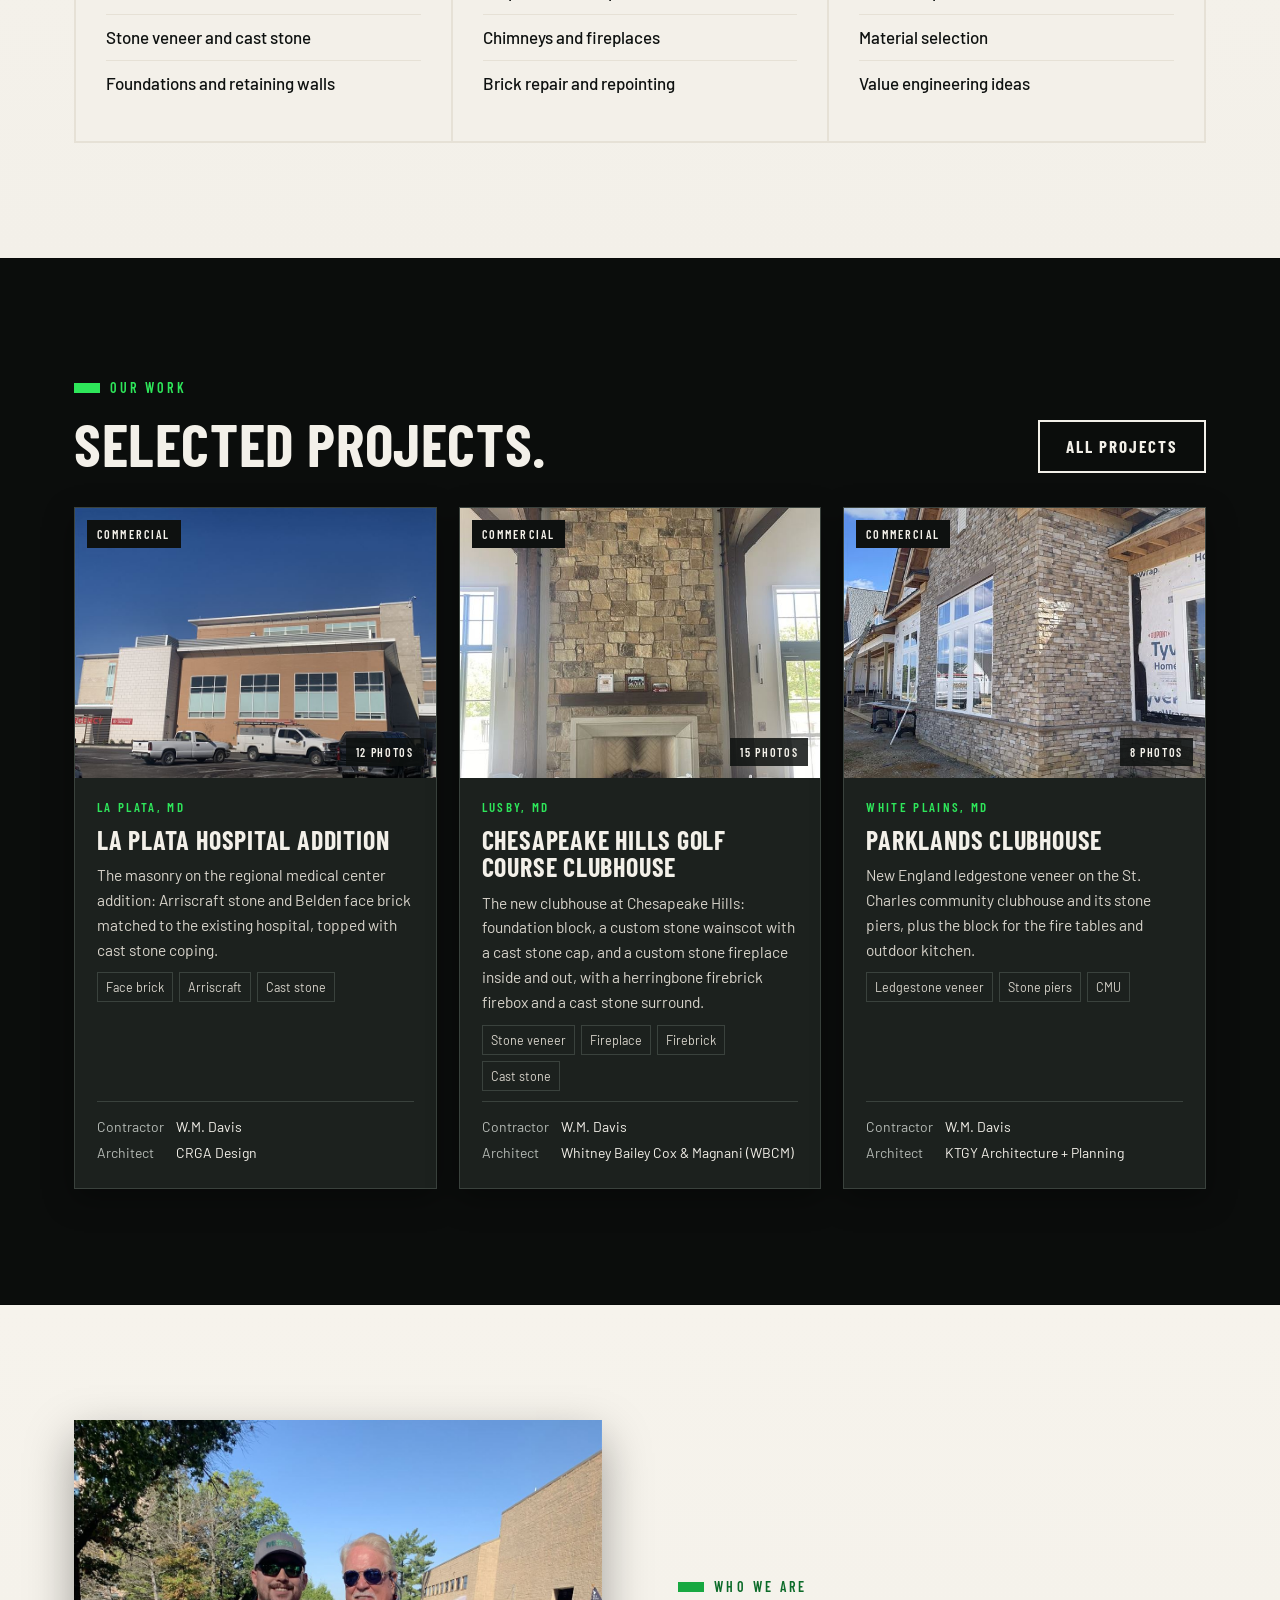
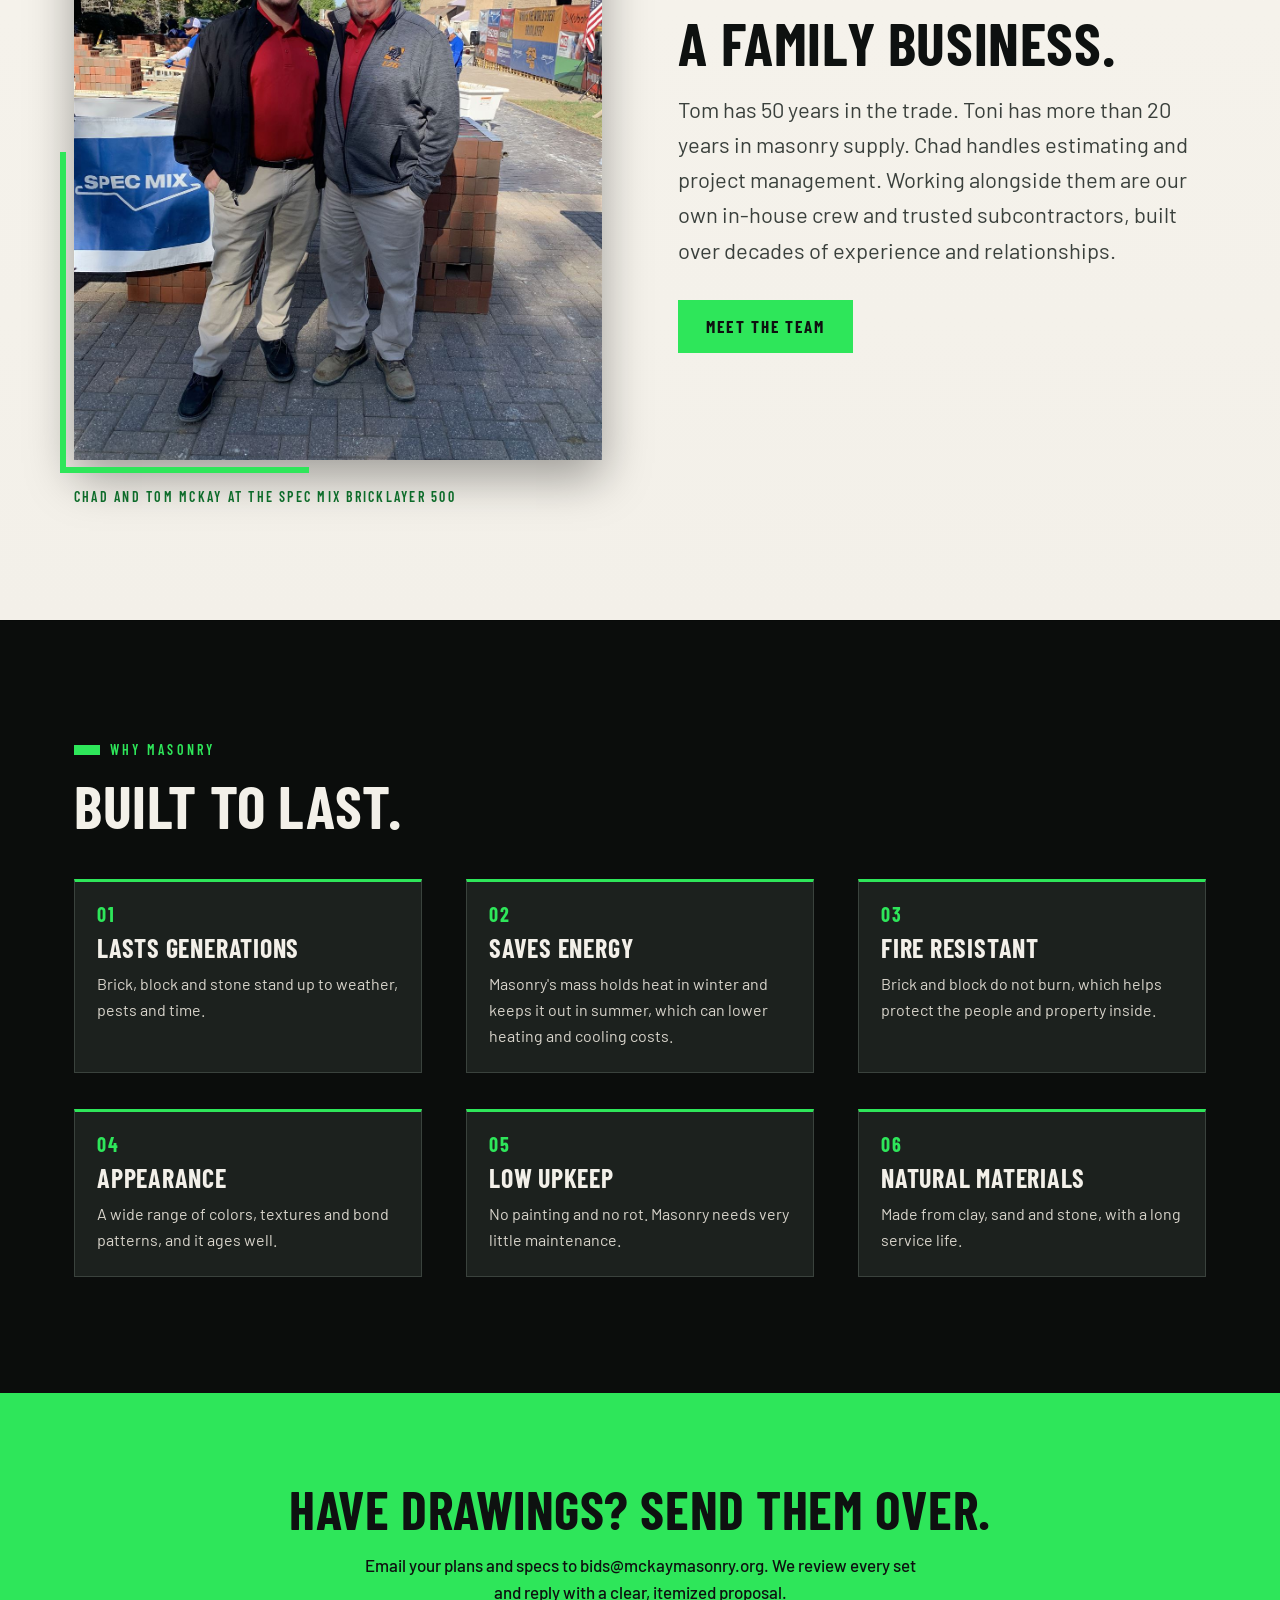
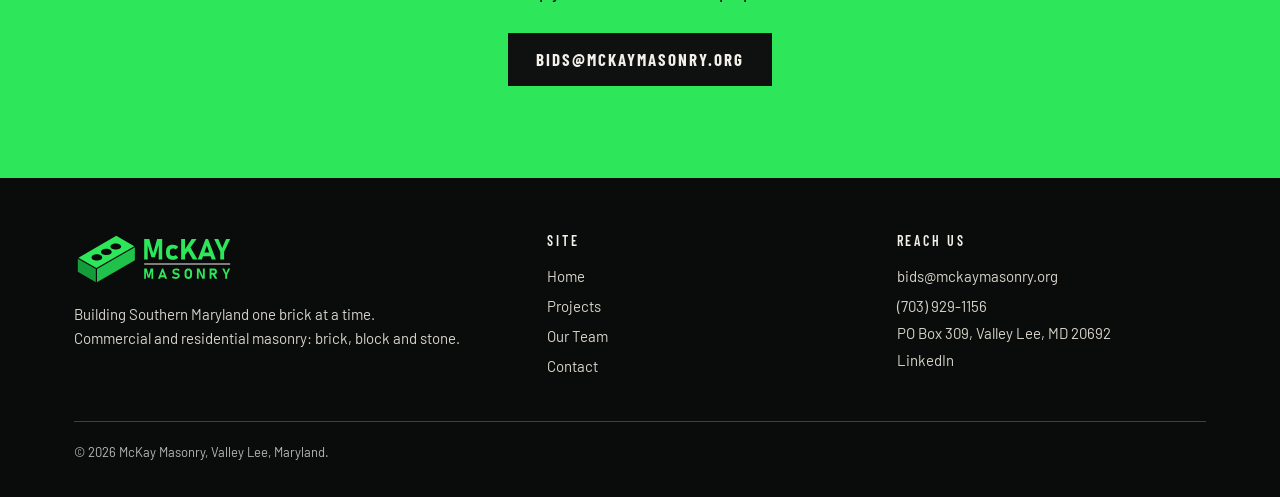
==== commit 207a19b4: "Tone down site wording Co-Authored-By: Claude Fable 5.2 <noreply@anthropic.com>" ====
--- a/index.html
+++ b/index.html
@@ -29,51 +29,51 @@
 <main id="main"><section class="hero"><div class="bg" style="background-image:url(img/laplata-2.jpg)"></div><div class="wrap">
   <span class="eyebrow">Masonry contractor &middot; Southern Maryland</span>
   <h1><span>Building Southern Maryland</span> <span><em>one brick at a time.</em></span></h1>
-  <p class="lede">Brick, block and stone for general contractors and homeowners, from a family that has been laying it for 50 years.</p>
+  <p class="lede">Brick, block and stone for general contractors and homeowners, from a family-run company with 50 years in the trade.</p>
   <div class="cta-row"><a class="btn" href="projects.html">See our work</a><a class="btn ghost" href="contact.html">Request a bid</a></div>
 </div></section>
 <section class="facts"><div class="wrap">
   <div class="fact"><b>50 years</b><span>In the trade</span></div>
   <div class="fact"><b>Family owned</b><span>And family run</span></div>
-  <div class="fact"><b>Brick &middot; Block &middot; Stone</b><span>One crew, all three</span></div>
+  <div class="fact"><b>Brick &middot; Block &middot; Stone</b><span>All three, one contractor</span></div>
   <div class="fact"><b>Southern MD</b><span>Based in St. Mary's County</span></div>
 </div></section>
 <section class="on-stone" id="services"><div class="wrap">
   <span class="eyebrow">What we do</span>
-  <h2>Commercial muscle.<br>Residential care.</h2>
-  <p class="lede" style="margin-top:20px">We bid, supply and build the whole masonry package, and we price it from a real takeoff so the number holds.</p>
+  <h2>Commercial and residential masonry.</h2>
+  <p class="lede" style="margin-top:20px">We bid, supply and build the complete masonry package, priced from a detailed takeoff.</p>
   <div class="reveal cards">
     <div class="card"><h3>Commercial</h3><p>For general contractors who need the masonry done right and on schedule.</p><ul><li>Brick and thin brick veneer</li><li>Reinforced and architectural block</li><li>Stone veneer and cast stone</li><li>Foundations and retaining walls</li></ul></div>
-    <div class="card"><h3>Residential</h3><p>For homeowners who want stonework that looks like it grew there.</p><ul><li>Stone veneer and porch skirts</li><li>Steps, walks and patios</li><li>Chimneys and fireplaces</li><li>Brick repair and repointing</li></ul></div>
+    <div class="card"><h3>Residential</h3><p>For homeowners who want well-built stonework that suits the house.</p><ul><li>Stone veneer and porch skirts</li><li>Steps, walks and patios</li><li>Chimneys and fireplaces</li><li>Brick repair and repointing</li></ul></div>
     <div class="card"><h3>Estimating &amp; consulting</h3><p>For owners and builders still working out the plan.</p><ul><li>Detailed takeoffs and budgets</li><li>Plan and spec review</li><li>Material selection</li><li>Value engineering ideas</li></ul></div>
   </div>
 </div></section>
 <section><div class="wrap">
   <div style="display:flex;justify-content:space-between;align-items:flex-end;gap:20px;flex-wrap:wrap;margin-bottom:34px">
-    <div><span class="eyebrow">Our work</span><h2>Jobs we're proud of.</h2></div>
+    <div><span class="eyebrow">Our work</span><h2>Selected projects.</h2></div>
     <a class="btn ghost" href="projects.html">All projects</a>
   </div>
   <div class="pgrid" id="pgrid" data-limit="4"></div>
 </div></section>
 <section class="on-stone"><div class="wrap split">
   <figure class="reveal photo-frame tall"><img src="img/mckays.jpg" alt="Chad and Tom McKay at the Spec Mix Bricklayer 500" loading="lazy" width="1200" height="1600"><figcaption>Chad and Tom McKay at the Spec Mix Bricklayer 500</figcaption></figure>
-  <div><span class="eyebrow">Who we are</span><h2>A family of masons.</h2>
-    <p class="lede" style="margin-top:20px">Tom has 50 years in the trade. Toni knows brick, block and stone supply inside out. Chad runs the estimates and the jobs. Working alongside them are our own in-house crew and trusted subcontractors, built over decades of experience and relationships.</p>
+  <div><span class="eyebrow">Who we are</span><h2>A family business.</h2>
+    <p class="lede" style="margin-top:20px">Tom has 50 years in the trade. Toni has more than 20 years in masonry supply. Chad handles estimating and project management. Working alongside them are our own in-house crew and trusted subcontractors, built over decades of experience and relationships.</p>
     <a class="btn" href="team.html" style="margin-top:10px">Meet the team</a></div>
 </div></section>
 <section id="why"><div class="wrap">
-  <span class="eyebrow">Why masonry</span><h2>Built once. Built to stay.</h2>
+  <span class="eyebrow">Why masonry</span><h2>Built to last.</h2>
   <div class="reveal why">
-    <div><h3>Lasts generations</h3><p>Brick, block and stone stand up to weather, pests and time. Masonry buildings routinely outlive the ones around them.</p></div>
-    <div><h3>Saves energy</h3><p>Masonry's mass holds heat in winter and keeps it out in summer, which trims heating and cooling bills year after year.</p></div>
-    <div><h3>Won't burn</h3><p>Brick and block do not burn. That is real protection for the people and property inside.</p></div>
-    <div><h3>Looks right</h3><p>Any color, texture or bond pattern, and it only looks better with age.</p></div>
-    <div><h3>Low upkeep</h3><p>No painting, no sealing, no rot. A masonry wall asks for very little.</p></div>
-    <div><h3>Easy on the earth</h3><p>Made from clay, sand and stone, and built to be built once.</p></div>
+    <div><h3>Lasts generations</h3><p>Brick, block and stone stand up to weather, pests and time.</p></div>
+    <div><h3>Saves energy</h3><p>Masonry's mass holds heat in winter and keeps it out in summer, which can lower heating and cooling costs.</p></div>
+    <div><h3>Fire resistant</h3><p>Brick and block do not burn, which helps protect the people and property inside.</p></div>
+    <div><h3>Appearance</h3><p>A wide range of colors, textures and bond patterns, and it ages well.</p></div>
+    <div><h3>Low upkeep</h3><p>No painting and no rot. Masonry needs very little maintenance.</p></div>
+    <div><h3>Natural materials</h3><p>Made from clay, sand and stone, with a long service life.</p></div>
   </div>
 </div></section><section class="cta-band"><div class="wrap">
   <h2>Have drawings? Send them over.</h2>
-  <p>Email your plans and specs to bids@mckaymasonry.org. We read every set and answer with a clear, itemized masonry number.</p>
+  <p>Email your plans and specs to bids@mckaymasonry.org. We review every set and reply with a clear, itemized proposal.</p>
   <a class="btn" href="mailto:bids@mckaymasonry.org?subject=Invitation%20to%20bid">bids@mckaymasonry.org</a>
 </div></section>
 </main>
